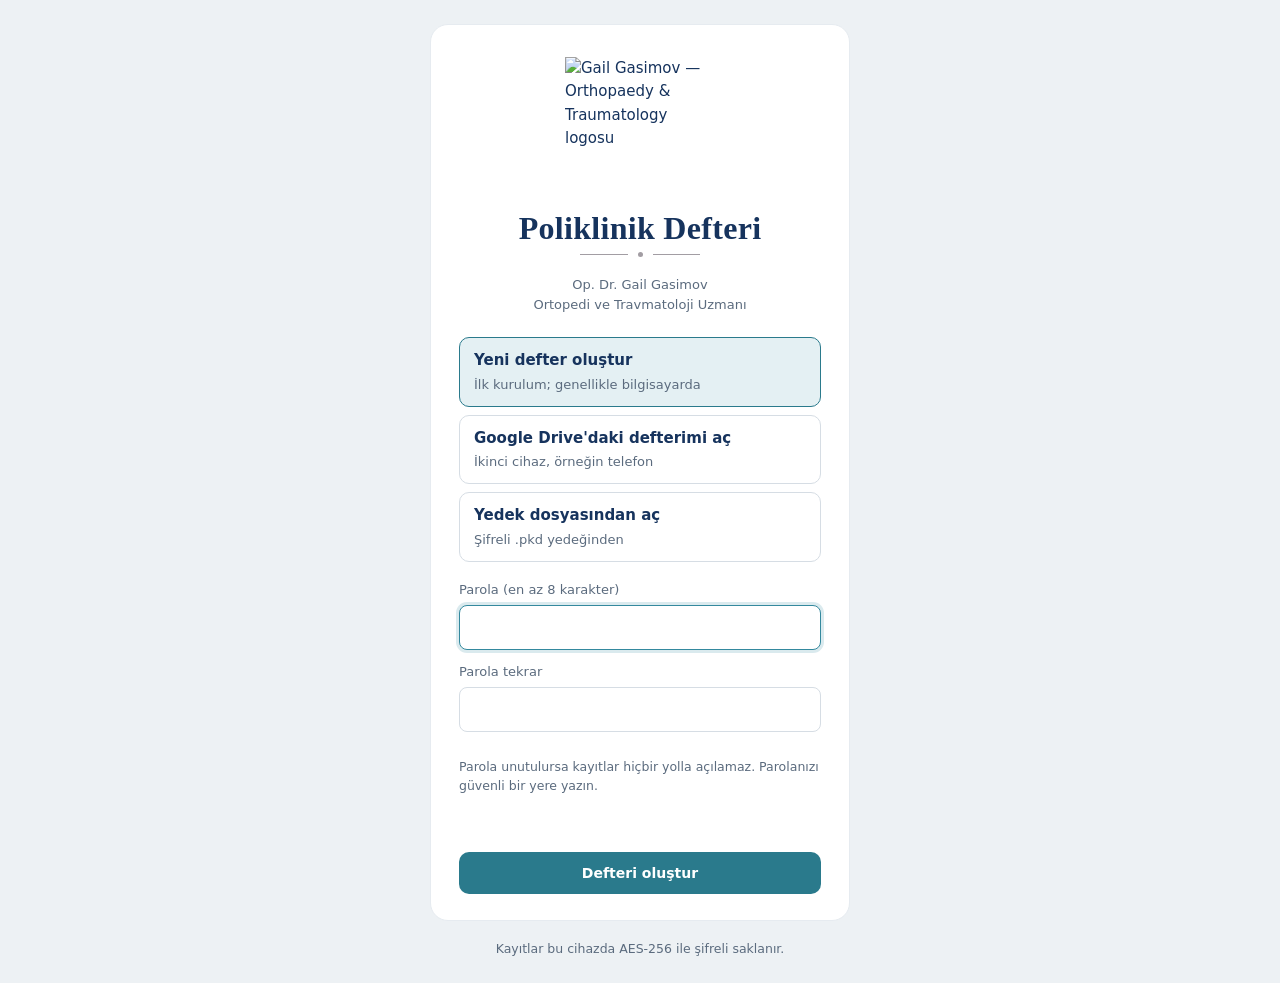
==== index.html @ 42a81356 "Add files via upload" ====
<!doctype html>
<html lang="tr">
<head>
<meta charset="utf-8">
<meta name="viewport" content="width=device-width, initial-scale=1, viewport-fit=cover">
<meta http-equiv="Content-Security-Policy" content="default-src 'self'; script-src 'self' https://accounts.google.com/gsi/client; style-src 'self' 'unsafe-inline' https://fonts.googleapis.com https://accounts.google.com/gsi/style; font-src 'self' https://fonts.gstatic.com; img-src 'self' data:; connect-src 'self' https://www.googleapis.com https://oauth2.googleapis.com https://accounts.google.com/gsi/; frame-src https://accounts.google.com/gsi/; object-src 'none'; base-uri 'self'; form-action 'none'">
<meta name="referrer" content="no-referrer">
<meta name="robots" content="noindex, nofollow">
<meta name="theme-color" content="#16335D">
<meta name="description" content="Op. Dr. Gail Gasimov — kişisel poliklinik kayıt defteri">
<title>Poliklinik Defteri</title>
<link rel="manifest" href="manifest.webmanifest">
<link rel="icon" type="image/png" href="icons/icon-192.png">
<link rel="apple-touch-icon" href="icons/apple-touch-icon.png">
<link rel="preconnect" href="https://fonts.googleapis.com">
<link rel="preconnect" href="https://fonts.gstatic.com" crossorigin>
<link rel="stylesheet" href="https://fonts.googleapis.com/css2?family=Cormorant+Garamond:wght@500;600;700&family=Montserrat:wght@400;500;600&display=swap">
<link rel="stylesheet" href="app.css">
</head>
<body>
<div id="app" aria-live="polite"><p class="boot">Yükleniyor…</p></div>
<div id="toast" role="status" aria-live="polite"></div>
<dialog id="dlg"></dialog>
<noscript>Bu uygulama JavaScript gerektirir.</noscript>
<script src="core.js"></script>
<script src="drive.js"></script>
<script src="app.js"></script>
</body>
</html>
---- app.css ----
/* Poliklinik Defteri — Op. Dr. Gail Gasimov kurumsal renkleri */
:root {
  --ink: #16335D;
  --deep: #044160;
  --mid: #2E5F7D;
  --teal: #34899E;
  --teal-strong: #2A7A8C;
  --teal-soft: #E4F0F3;
  --silver: #A29DA3;
  --line: #D6DDE4;
  --line-soft: #E6EBF0;
  --paper: #EDF1F4;
  --surface: #FFFFFF;
  --muted: #5B6B7E;
  --alert: #A8322A;
  --alert-bg: #FBEFEE;
  --ok: #2E7D5B;
  --serif: 'Cormorant Garamond', 'Iowan Old Style', Georgia, serif;
  --sans: 'Montserrat', system-ui, -apple-system, 'Segoe UI', Roboto, sans-serif;
  --top-h: 60px;
  color-scheme: light;
}

* { box-sizing: border-box; }
html, body { margin: 0; height: 100%; }
body {
  background: var(--paper);
  color: var(--ink);
  font: 400 15px/1.55 var(--sans);
  -webkit-font-smoothing: antialiased;
  -webkit-tap-highlight-color: transparent;
}
button, input, textarea, select { font: inherit; color: inherit; }
a { color: var(--teal-strong); }
img { display: block; }
.boot { padding: 40px; text-align: center; color: var(--muted); }
.muted { color: var(--muted); }
.small { font-size: 13px; }
[hidden] { display: none !important; }

:focus-visible { outline: 3px solid var(--teal); outline-offset: 2px; border-radius: 6px; }

/* ---------- düğmeler ---------- */
.btn {
  display: inline-flex; align-items: center; justify-content: center; gap: 8px;
  min-height: 42px; padding: 9px 18px; border-radius: 10px;
  border: 1px solid transparent; background: none; cursor: pointer;
  font-weight: 600; font-size: 14px; text-decoration: none; white-space: nowrap;
}
.btn.primary { background: var(--teal-strong); color: #fff; }
.btn.primary:hover { background: #246A7A; }
.btn.ghost { background: var(--surface); border-color: var(--line); color: var(--ink); }
.btn.ghost:hover { border-color: var(--silver); }
.btn.danger { background: var(--surface); border-color: #E2BDB9; color: var(--alert); }
.btn.danger:hover { background: var(--alert-bg); }
.btn.wide { width: 100%; }
.btn:disabled { opacity: .55; cursor: default; }
.link { background: none; border: 0; padding: 0; color: var(--teal-strong); font-weight: 600; cursor: pointer; font-size: 13px; }
.icon-btn {
  width: 42px; height: 42px; display: inline-grid; place-items: center;
  border: 0; border-radius: 10px; background: none; color: var(--ink); cursor: pointer;
}
.icon-btn:hover { background: var(--paper); }
svg { flex: none; }

/* ---------- form alanları ---------- */
.field { display: grid; gap: 5px; }
.field > span { font-size: 13px; font-weight: 500; color: var(--muted); }
.field input, .field textarea, .field select, .search input {
  width: 100%; border: 1px solid var(--line); border-radius: 8px; background: var(--surface);
  padding: 10px 12px; min-height: 44px; color: var(--ink);
}
.field textarea { min-height: 150px; resize: vertical; line-height: 1.55; }
.field input:focus, .field textarea:focus, .field select:focus, .search input:focus {
  outline: none; border-color: var(--teal); box-shadow: 0 0 0 3px rgba(52, 137, 158, .18);
}
.hint { font-size: 12.5px; color: var(--muted); }
.hint.warn { color: #8A5A00; }
.err { color: var(--alert); font-size: 13.5px; min-height: 1.2em; margin: 4px 0 0; }

/* ---------- kilit / kurulum ---------- */
.lock {
  min-height: 100dvh; display: grid; place-items: center; padding: 24px 16px;
  padding-top: max(24px, env(safe-area-inset-top));
}
.lock-card {
  width: min(420px, 100%); background: var(--surface); border-radius: 18px;
  border: 1px solid var(--line-soft); padding: 32px 28px 26px;
}
.lock-logo { width: 150px; height: auto; margin: 0 auto 6px; }
.lock-card h1 {
  font: 600 32px/1.1 var(--serif); text-align: center; margin: 8px 0 4px; letter-spacing: .3px;
}
.lock-card .who { text-align: center; color: var(--muted); font-size: 13px; margin: 0 0 22px; }
.lock-card form { display: grid; gap: 12px; }
.lock-foot { text-align: center; color: var(--muted); font-size: 12.5px; margin: 18px 0 0; }
.divider { display: flex; align-items: center; gap: 10px; margin: 6px auto 18px; width: 120px; }
.divider::before, .divider::after { content: ''; flex: 1; height: 1px; background: var(--silver); }
.divider i { width: 5px; height: 5px; border-radius: 50%; background: var(--silver); }
.choice { display: grid; gap: 8px; margin-bottom: 18px; }
.choice button {
  text-align: left; border: 1px solid var(--line); background: var(--surface); border-radius: 10px;
  padding: 11px 14px; cursor: pointer; display: grid; gap: 2px;
}
.choice button b { font-weight: 600; }
.choice button span { font-size: 13px; color: var(--muted); }
.choice button[aria-pressed="true"] { border-color: var(--teal-strong); background: var(--teal-soft); }
.notice { background: var(--teal-soft); border-radius: 10px; padding: 10px 12px; font-size: 13.5px; }
.notice.alert { background: var(--alert-bg); color: var(--alert); }

/* ---------- ana kabuk ---------- */
.top {
  position: sticky; top: 0; z-index: 10; height: calc(var(--top-h) + env(safe-area-inset-top));
  padding: env(safe-area-inset-top) 12px 0 16px; display: flex; align-items: center; gap: 12px;
  background: var(--surface); border-bottom: 1px solid var(--line);
}
.brand { display: flex; align-items: center; gap: 10px; text-decoration: none; color: var(--ink); min-width: 0; }
.brand-mark { width: 38px; height: 38px; object-fit: contain; }
.brand-txt { display: grid; line-height: 1.1; min-width: 0; }
.brand-title { font: 600 22px/1.05 var(--serif); letter-spacing: .2px; white-space: nowrap; }
.brand-sub { font-size: 11.5px; color: var(--muted); white-space: nowrap; }
.top-actions { margin-left: auto; display: flex; align-items: center; gap: 2px; }
.sync {
  display: inline-flex; align-items: center; gap: 8px; height: 38px; padding: 0 12px; margin-right: 4px;
  border: 1px solid var(--line); border-radius: 999px; background: var(--surface); cursor: pointer;
  font-size: 13px; font-weight: 500; color: var(--ink);
}
.sync-dot { width: 8px; height: 8px; border-radius: 50%; background: var(--silver); }
.sync[data-state="ok"] .sync-dot { background: var(--ok); }
.sync[data-state="pending"] .sync-dot { background: #C98A12; }
.sync[data-state="error"] .sync-dot { background: var(--alert); }
.sync[data-state="busy"] .sync-dot { background: var(--teal); animation: pulse 1s ease-in-out infinite; }
@keyframes pulse { 50% { opacity: .25; } }

.panes { display: grid; grid-template-columns: 380px 1fr; height: calc(100dvh - var(--top-h) - env(safe-area-inset-top)); }
.pane { overflow-y: auto; overscroll-behavior: contain; }
.list-pane { background: var(--surface); border-right: 1px solid var(--line); display: flex; flex-direction: column; }
.main-pane { padding: 28px 32px 120px; }
.main-inner { max-width: 780px; margin: 0 auto; }

/* ---------- liste ---------- */
.list-head { padding: 14px 16px 10px; display: grid; gap: 10px; border-bottom: 1px solid var(--line-soft); position: sticky; top: 0; background: var(--surface); z-index: 2; }
.list-head-row { display: flex; gap: 8px; }
.search { position: relative; flex: 1; }
.search svg { position: absolute; left: 11px; top: 50%; transform: translateY(-50%); color: var(--muted); pointer-events: none; }
.search input { padding-left: 36px; background: var(--paper); border-color: transparent; }
.filters { display: flex; gap: 6px; overflow-x: auto; scrollbar-width: none; }
.filters::-webkit-scrollbar { display: none; }
.filters button {
  border: 1px solid var(--line); background: var(--surface); border-radius: 999px; padding: 5px 12px;
  font-size: 13px; cursor: pointer; white-space: nowrap; color: var(--ink);
}
.filters button[aria-pressed="true"] { background: var(--ink); border-color: var(--ink); color: #fff; }
.filters button em { font-style: normal; opacity: .7; margin-left: 4px; font-variant-numeric: tabular-nums; }
.list { flex: 1; }
.group-h { font: 600 18px/1.2 var(--serif); padding: 16px 16px 6px; color: var(--mid); letter-spacing: .2px; }
.row {
  display: flex; align-items: flex-start; gap: 12px; padding: 11px 16px; text-decoration: none; color: var(--ink);
  border-bottom: 1px solid var(--line-soft); position: relative;
}
.row:hover { background: #F6F8FA; }
.row[aria-current="page"] { background: var(--teal-soft); }
.row[aria-current="page"]::before { content: ''; position: absolute; left: 0; top: 0; bottom: 0; width: 3px; background: var(--teal-strong); }
.row-main { flex: 1; min-width: 0; display: grid; }
.row-name { font-weight: 600; font-size: 15px; overflow: hidden; text-overflow: ellipsis; white-space: nowrap; }
.row-sub { font-size: 13px; color: var(--muted); overflow: hidden; text-overflow: ellipsis; white-space: nowrap; }
.row-meta { display: grid; justify-items: end; gap: 4px; font-size: 12.5px; color: var(--muted); font-variant-numeric: tabular-nums; }
.flag { width: 8px; height: 8px; border-radius: 50%; background: var(--alert); }
.chip { font-size: 11.5px; padding: 1px 8px; border-radius: 999px; background: var(--teal-soft); color: var(--deep); white-space: nowrap; }
.chip.late { background: var(--alert-bg); color: var(--alert); }
.empty { padding: 40px 24px; text-align: center; color: var(--muted); }
.empty h3 { font: 600 24px/1.2 var(--serif); color: var(--ink); margin: 0 0 6px; }

/* ---------- hasta kartı ---------- */
.back { display: none; margin: 0 0 12px -6px; }
.p-head { display: grid; gap: 12px; padding-bottom: 22px; margin-bottom: 22px; border-bottom: 1px solid var(--line); }
.p-name { font: 600 40px/1.05 var(--serif); margin: 0; letter-spacing: .2px; overflow-wrap: anywhere; }
.p-ids { display: flex; flex-wrap: wrap; gap: 6px 18px; font-size: 14px; color: var(--muted); align-items: center; }
.p-ids b { color: var(--ink); font-weight: 500; font-variant-numeric: tabular-nums; letter-spacing: .3px; }
.p-actions { display: flex; flex-wrap: wrap; gap: 10px; align-items: center; margin-top: 4px; }
.call {
  display: inline-flex; align-items: center; gap: 12px; text-decoration: none;
  background: var(--teal-strong); color: #fff; border-radius: 999px; padding: 8px 22px 8px 8px; min-height: 52px;
}
.call:hover { background: #246A7A; }
.call-ic { width: 38px; height: 38px; border-radius: 50%; background: rgba(255,255,255,.16); display: grid; place-items: center; }
.call-num { font-weight: 600; font-size: 18px; letter-spacing: .4px; font-variant-numeric: tabular-nums; }
.no-tel { font-size: 13.5px; color: var(--muted); }

.alert-box { border-left: 4px solid var(--alert); background: var(--alert-bg); border-radius: 0 10px 10px 0; padding: 12px 16px; margin-bottom: 22px; }
.alert-box h4 { margin: 0 0 2px; font-size: 13px; font-weight: 600; color: var(--alert); }
.alert-box p { margin: 0; white-space: pre-wrap; }

.visits-h { display: flex; align-items: baseline; justify-content: space-between; margin: 0 0 12px; }
.visits-h h3 { font: 600 24px/1.2 var(--serif); margin: 0; }
.visits { list-style: none; margin: 0; padding: 0; display: grid; gap: 14px; }
.visit { background: var(--surface); border: 1px solid var(--line-soft); border-radius: 14px; padding: 18px 22px 20px; }
.visit-h { display: flex; align-items: baseline; justify-content: space-between; gap: 12px; margin-bottom: 10px; }
.visit-h h4 { font: 600 21px/1.2 var(--serif); margin: 0; }
.visit-h time span { color: var(--muted); font-family: var(--sans); font-size: 13px; font-weight: 400; margin-left: 8px; }
.visit dl { display: grid; grid-template-columns: 150px 1fr; gap: 8px 18px; margin: 0; }
.visit dt { font-size: 13px; color: var(--muted); padding-top: 2px; }
.visit dd { margin: 0; white-space: pre-wrap; overflow-wrap: anywhere; }
.visit dd.note { color: var(--alert); font-weight: 500; }
.icd { display: inline-block; font-size: 12px; font-weight: 600; background: var(--paper); border-radius: 6px; padding: 0 7px; margin-left: 6px; color: var(--deep); vertical-align: 1px; }

/* ---------- form ---------- */
.form-title { font: 600 32px/1.1 var(--serif); margin: 0 0 4px; }
.form-sub { color: var(--muted); margin: 0 0 20px; }
.card { background: var(--surface); border: 1px solid var(--line-soft); border-radius: 14px; padding: 20px 22px; margin-bottom: 16px; }
.card-h { font-weight: 600; font-size: 14px; margin: 0 0 12px; color: var(--mid); }
.grid2 { display: grid; grid-template-columns: 1fr 1fr; gap: 12px 14px; align-items: start; }
.tabs { display: flex; gap: 2px; overflow-x: auto; border-bottom: 1px solid var(--line); margin: -4px -22px 18px; padding: 0 14px; scrollbar-width: none; }
.tabs::-webkit-scrollbar { display: none; }
.tab {
  border: 0; background: none; cursor: pointer; padding: 12px 10px 11px; font-weight: 500; font-size: 14px; color: var(--muted);
  border-bottom: 3px solid transparent; white-space: nowrap; display: inline-flex; align-items: center; gap: 6px;
}
.tab[aria-selected="true"] { color: var(--ink); border-bottom-color: var(--teal-strong); font-weight: 600; }
.tab .dot { width: 6px; height: 6px; border-radius: 50%; background: var(--teal); visibility: hidden; }
.tab.filled .dot { visibility: visible; }
.tab.note-tab.filled .dot { background: var(--alert); }
.panel { display: grid; gap: 12px; }
.form-bar {
  position: sticky; bottom: 0; border-top: 1px solid var(--line); display: flex; gap: 10px; align-items: center; padding: 12px 0;
  padding-bottom: max(12px, env(safe-area-inset-bottom)); background: var(--paper); margin-top: 8px;
}
.form-bar .spacer { flex: 1; }
.kbd { font-size: 12px; color: var(--muted); }
.dup { margin-top: 12px; }

/* ---------- ayarlar ---------- */
.set { background: var(--surface); border: 1px solid var(--line-soft); border-radius: 14px; padding: 20px 22px; margin-bottom: 16px; display: grid; gap: 12px; }
.set h3 { font: 600 22px/1.2 var(--serif); margin: 0; }
.set p { margin: 0; }
.set .row-btns { display: flex; flex-wrap: wrap; gap: 8px; }
.check { display: flex; gap: 10px; align-items: center; font-size: 14px; }
.check input { width: 18px; height: 18px; accent-color: var(--teal-strong); }
.about { display: flex; gap: 18px; align-items: center; }
.about img { width: 110px; height: auto; }
.about p { font-size: 13px; color: var(--muted); line-height: 1.6; }
.about b { color: var(--ink); font-weight: 600; }

/* ---------- FAB, toast, diyalog ---------- */
.fab {
  position: fixed; right: 18px; bottom: max(18px, env(safe-area-inset-bottom)); z-index: 20; display: none;
  align-items: center; gap: 8px; text-decoration: none; background: var(--ink); color: #fff;
  font-weight: 600; padding: 14px 20px; border-radius: 999px; box-shadow: 0 6px 18px rgba(22, 51, 93, .28);
}
#toast {
  position: fixed; left: 50%; bottom: max(24px, env(safe-area-inset-bottom)); transform: translate(-50%, 20px);
  background: var(--ink); color: #fff; padding: 11px 18px; border-radius: 10px; font-size: 14px;
  opacity: 0; pointer-events: none; transition: opacity .18s, transform .18s; z-index: 50; max-width: calc(100vw - 32px);
}
#toast.show { opacity: 1; transform: translate(-50%, 0); }
#toast.err { background: var(--alert); }
dialog {
  border: 0; border-radius: 16px; padding: 24px; width: min(440px, calc(100vw - 32px)); color: var(--ink);
  box-shadow: 0 20px 50px rgba(4, 65, 96, .25);
}
dialog::backdrop { background: rgba(22, 51, 93, .35); }
dialog h3 { font: 600 24px/1.2 var(--serif); margin: 0 0 8px; }
dialog p { margin: 0 0 14px; }
dialog form { display: grid; gap: 12px; }
dialog .acts { display: flex; justify-content: flex-end; gap: 8px; margin-top: 6px; }

/* ---------- mobil ---------- */
@media (max-width: 899px) {
  .panes { grid-template-columns: 1fr; }
  .list-pane { border-right: 0; }
  .panes[data-view="list"] .main-pane { display: none; }
  .panes:not([data-view="list"]) .list-pane { display: none; }
  .panes[data-view="list"] ~ .fab { display: inline-flex; }
  .main-pane { padding: 18px 16px 110px; }
  .back { display: inline-flex; }
  .new-desk { display: none; }
  .p-name { font-size: 34px; }
  .visit { padding: 16px 16px 18px; }
  .visit dl { grid-template-columns: 1fr; gap: 2px; }
  .visit dd { margin-bottom: 8px; }
  .grid2 { grid-template-columns: 1fr; }
  .card { padding: 16px; }
  .tabs { margin: -4px -16px 16px; padding: 0 8px; }
  .brand-sub { display: none; }
  .sync-label { display: none; }
  .sync { padding: 0 12px; }
  .kbd { display: none; }
  .about { flex-direction: column; align-items: flex-start; }
  .hide-m { display: none !important; }
  .form-bar { position: fixed; left: 0; right: 0; bottom: 0; z-index: 15; margin: 0; padding: 10px 16px; padding-bottom: max(10px, env(safe-area-inset-bottom)); background: var(--surface); box-shadow: 0 -4px 14px rgba(22, 51, 93, .08); }
  .form-bar .btn.primary { min-width: 120px; }
  #toast { bottom: max(92px, calc(env(safe-area-inset-bottom) + 80px)); }
  .call { width: 100%; }
  .group-h { padding-top: 12px; }
}
@media (min-width: 900px) {
  .panes[data-view="list"] .main-pane .main-inner { display: grid; place-items: center; min-height: 60vh; }
}
@media (prefers-reduced-motion: reduce) {
  * { animation: none !important; transition: none !important; }
}
.print-head { display: none; }
@media print {
  .print-head { display: flex; gap: 16px; align-items: center; border-bottom: 1px solid var(--silver); padding-bottom: 12px; margin-bottom: 18px; }
  .print-head p { margin: 0; font-size: 11px; line-height: 1.5; color: var(--ink); }
  .visit { break-inside: avoid; }
  .top, .list-pane, .fab, .p-actions, .form-bar, .back, .visit-h .link { display: none !important; }
  .panes { display: block; height: auto; }
  .main-pane { padding: 0; }
  body { background: #fff; }
}
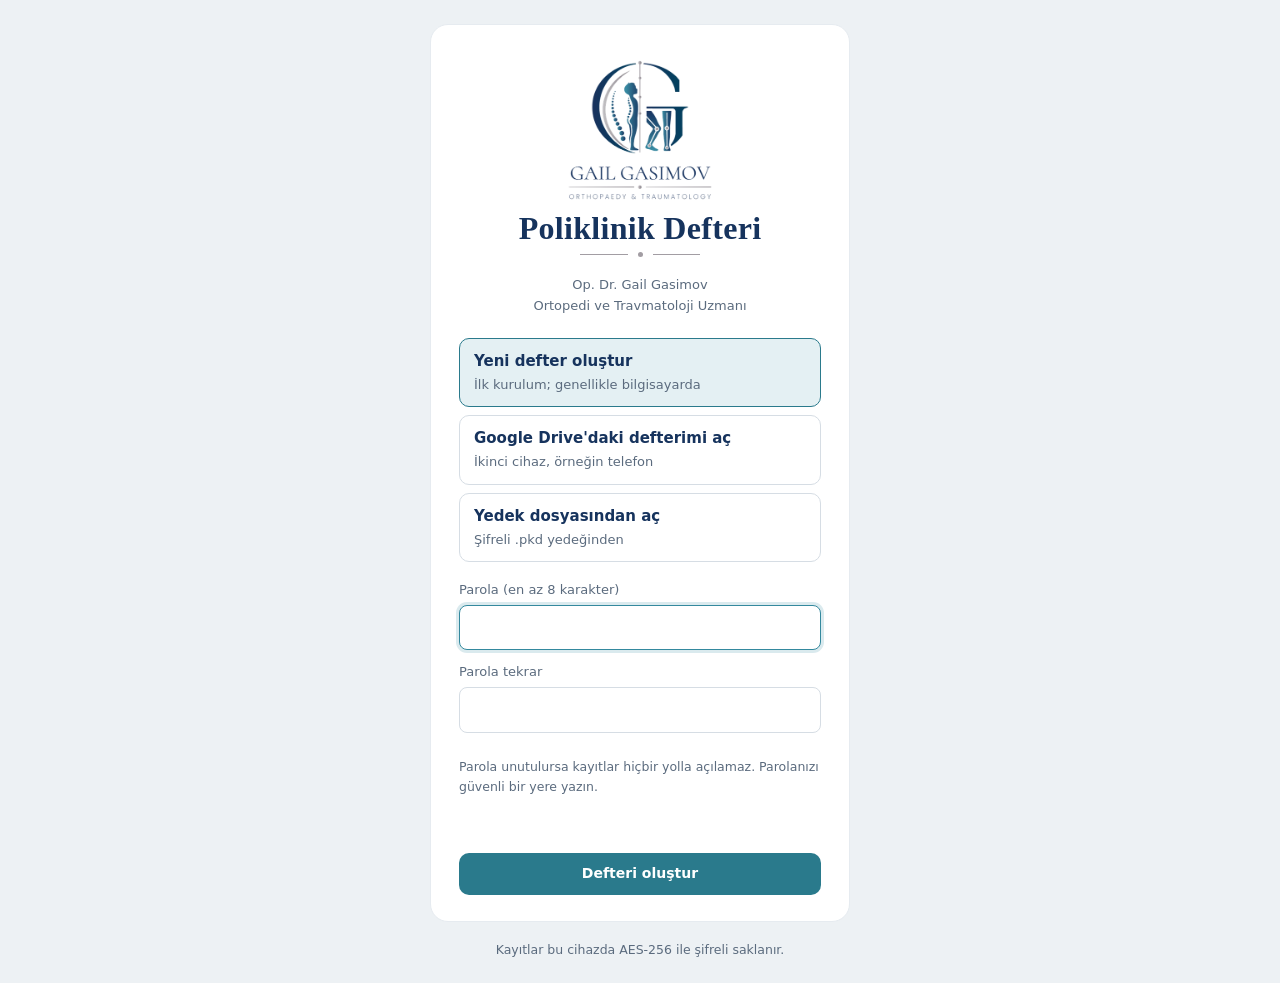
==== commit eae7ce32: "Add files via upload" ====
--- a/index.html
+++ b/index.html
@@ -3,7 +3,7 @@
 <head>
 <meta charset="utf-8">
 <meta name="viewport" content="width=device-width, initial-scale=1, viewport-fit=cover">
-<meta http-equiv="Content-Security-Policy" content="default-src 'self'; script-src 'self' https://accounts.google.com/gsi/client; style-src 'self' 'unsafe-inline' https://fonts.googleapis.com https://accounts.google.com/gsi/style; font-src 'self' https://fonts.gstatic.com; img-src 'self' data:; connect-src 'self' https://www.googleapis.com https://oauth2.googleapis.com https://accounts.google.com/gsi/; frame-src https://accounts.google.com/gsi/; object-src 'none'; base-uri 'self'; form-action 'none'">
+<meta http-equiv="Content-Security-Policy" content="default-src 'self'; script-src 'self' https://accounts.google.com/gsi/client; style-src 'self' 'unsafe-inline' https://fonts.googleapis.com https://accounts.google.com/gsi/style; font-src 'self' https://fonts.gstatic.com; img-src 'self' data: blob:; connect-src 'self' https://www.googleapis.com https://oauth2.googleapis.com https://accounts.google.com/gsi/; frame-src https://accounts.google.com/gsi/; object-src 'none'; base-uri 'self'; form-action 'none'">
 <meta name="referrer" content="no-referrer">
 <meta name="robots" content="noindex, nofollow">
 <meta name="theme-color" content="#16335D">
@@ -24,6 +24,7 @@
 <noscript>Bu uygulama JavaScript gerektirir.</noscript>
 <script src="core.js"></script>
 <script src="drive.js"></script>
+<script src="xlsx.js"></script>
 <script src="app.js"></script>
 </body>
 </html>
--- a/app.css
+++ b/app.css
@@ -107,6 +107,7 @@
 .choice button[aria-pressed="true"] { border-color: var(--teal-strong); background: var(--teal-soft); }
 .notice { background: var(--teal-soft); border-radius: 10px; padding: 10px 12px; font-size: 13.5px; }
 .notice.alert { background: var(--alert-bg); color: var(--alert); }
+.notice.small { font-size: 13px; margin: 0; }
 
 /* ---------- ana kabuk ---------- */
 .top {
@@ -203,6 +204,51 @@
 .visit dd { margin: 0; white-space: pre-wrap; overflow-wrap: anywhere; }
 .visit dd.note { color: var(--alert); font-weight: 500; }
 .icd { display: inline-block; font-size: 12px; font-weight: 600; background: var(--paper); border-radius: 6px; padding: 0 7px; margin-left: 6px; color: var(--deep); vertical-align: 1px; }
+
+/* ---------- görüntüler ---------- */
+.images { margin-bottom: 28px; }
+.images .visits-h { flex-wrap: wrap; gap: 10px; }
+.count { font: 500 14px/1 var(--sans); color: var(--muted); background: var(--surface); border: 1px solid var(--line); border-radius: 999px; padding: 3px 9px; vertical-align: 4px; margin-left: 4px; }
+.img-actions { display: flex; gap: 8px; flex-wrap: wrap; }
+.img-grid { list-style: none; margin: 0; padding: 0; display: grid; grid-template-columns: repeat(auto-fill, minmax(150px, 1fr)); gap: 12px; }
+.img-tile { width: 100%; border: 1px solid var(--line-soft); background: var(--surface); border-radius: 12px; padding: 0; cursor: pointer; text-align: left; overflow: hidden; display: grid; color: var(--ink); }
+.img-tile:hover { border-color: var(--silver); }
+.img-box { aspect-ratio: 4 / 3; background: #E9EEF2; display: grid; place-items: center; overflow: hidden; }
+.img-box img { width: 100%; height: 100%; object-fit: cover; }
+.img-ph { font-size: 12px; color: var(--muted); text-align: center; padding: 8px; line-height: 1.4; }
+.img-cap { display: grid; padding: 8px 10px 10px; gap: 1px; }
+.img-cap b { font-weight: 600; font-size: 13px; overflow: hidden; text-overflow: ellipsis; white-space: nowrap; }
+.img-cap span { font-size: 12px; color: var(--muted); }
+dialog.viewer { width: min(980px, calc(100vw - 16px)); max-height: calc(100dvh - 16px); padding: 18px 20px; }
+.viewer-h { display: flex; justify-content: space-between; align-items: center; gap: 10px; }
+.viewer-h h3 { margin: 0; }
+.viewer-img { background: #0E1E33; border-radius: 10px; display: grid; place-items: center; margin: 10px 0; }
+.viewer-img img { max-width: 100%; max-height: calc(100dvh - 300px); object-fit: contain; }
+.viewer-acts { align-items: center; flex-wrap: wrap; }
+.viewer-acts .spacer { flex: 1; }
+@media (max-width: 899px) { .img-grid { grid-template-columns: repeat(2, 1fr); gap: 10px; } dialog.viewer { padding: 14px; } }
+
+/* ---------- detaylı arama ---------- */
+.adv-btn { padding: 0; width: 44px; flex: none; }
+.adv .card { margin-bottom: 12px; }
+.chips { display: flex; flex-wrap: wrap; gap: 6px; margin-top: 12px; }
+.chip-btn { border: 1px solid var(--line); background: var(--paper); border-radius: 999px; padding: 4px 11px; font-size: 13px; cursor: pointer; color: var(--ink); max-width: 100%; overflow: hidden; text-overflow: ellipsis; white-space: nowrap; }
+.chip-btn:hover { border-color: var(--teal); background: var(--teal-soft); }
+.chip-btn em { font-style: normal; color: var(--muted); font-size: 12px; margin-left: 2px; }
+.adv-bar { position: sticky; bottom: 0; z-index: 3; display: flex; align-items: center; gap: 8px; flex-wrap: wrap; background: var(--surface); padding: 12px 16px; border: 1px solid var(--line); border-radius: 12px; margin: 8px 0 14px; box-shadow: 0 -4px 14px rgba(22, 51, 93, .08); }
+.adv-results { scroll-margin-top: 12px; }
+.adv-bar .spacer { flex: 1; }
+.adv-count { margin: 0; font-weight: 600; }
+.adv-results { display: grid; gap: 10px; }
+.adv-hit { display: block; background: var(--surface); border: 1px solid var(--line-soft); border-radius: 12px; padding: 12px 16px; text-decoration: none; color: var(--ink); }
+.adv-hit:hover { border-color: var(--silver); }
+.adv-hit-h { display: flex; align-items: center; gap: 12px; flex-wrap: wrap; margin-bottom: 6px; }
+.adv-hit-h b { font-size: 15.5px; }
+.adv-hit-h span { font-size: 13px; color: var(--muted); font-variant-numeric: tabular-nums; }
+.adv-hit ul { list-style: none; margin: 0; padding: 0; display: grid; gap: 4px; }
+.adv-hit li { display: grid; grid-template-columns: 84px 1fr; gap: 10px; font-size: 14px; }
+.adv-hit li time { color: var(--muted); font-size: 13px; font-variant-numeric: tabular-nums; }
+.adv-hit li small { display: block; color: var(--muted); font-size: 12.5px; }
 
 /* ---------- form ---------- */
 .form-title { font: 600 32px/1.1 var(--serif); margin: 0 0 4px; }
@@ -287,6 +333,10 @@
   .kbd { display: none; }
   .about { flex-direction: column; align-items: flex-start; }
   .hide-m { display: none !important; }
+  .adv-bar { margin: 8px -16px 14px; border-radius: 0; border-width: 1px 0; padding: 10px 16px; padding-bottom: max(10px, env(safe-area-inset-bottom)); }
+  .adv-count { width: 100%; font-size: 14px; }
+  .adv-bar .spacer { display: none; }
+  .adv-bar .btn { flex: 1 1 0; min-width: 0; padding: 8px 6px; font-size: 13.5px; min-height: 40px; }
   .form-bar { position: fixed; left: 0; right: 0; bottom: 0; z-index: 15; margin: 0; padding: 10px 16px; padding-bottom: max(10px, env(safe-area-inset-bottom)); background: var(--surface); box-shadow: 0 -4px 14px rgba(22, 51, 93, .08); }
   .form-bar .btn.primary { min-width: 120px; }
   #toast { bottom: max(92px, calc(env(safe-area-inset-bottom) + 80px)); }
@@ -301,6 +351,7 @@
 }
 .print-head { display: none; }
 @media print {
+  .img-actions { display: none !important; }
   .print-head { display: flex; gap: 16px; align-items: center; border-bottom: 1px solid var(--silver); padding-bottom: 12px; margin-bottom: 18px; }
   .print-head p { margin: 0; font-size: 11px; line-height: 1.5; color: var(--ink); }
   .visit { break-inside: avoid; }
